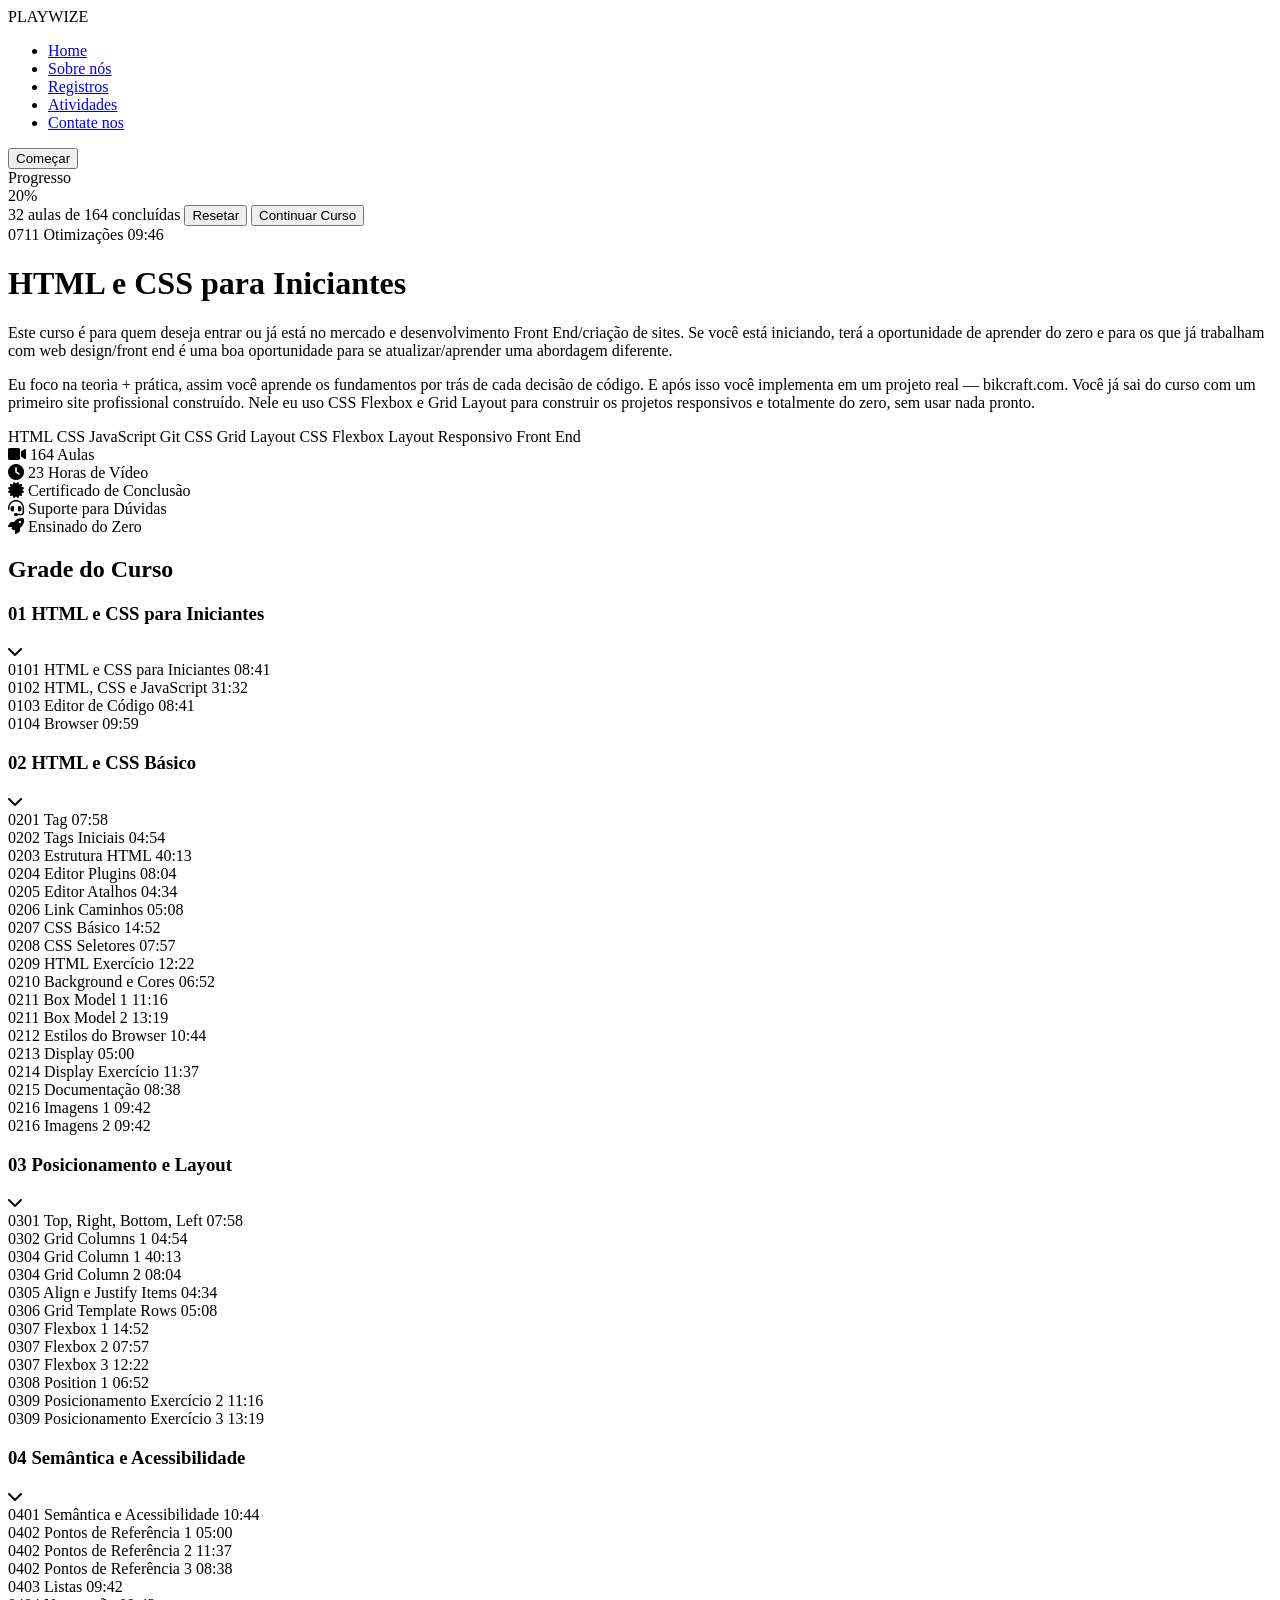
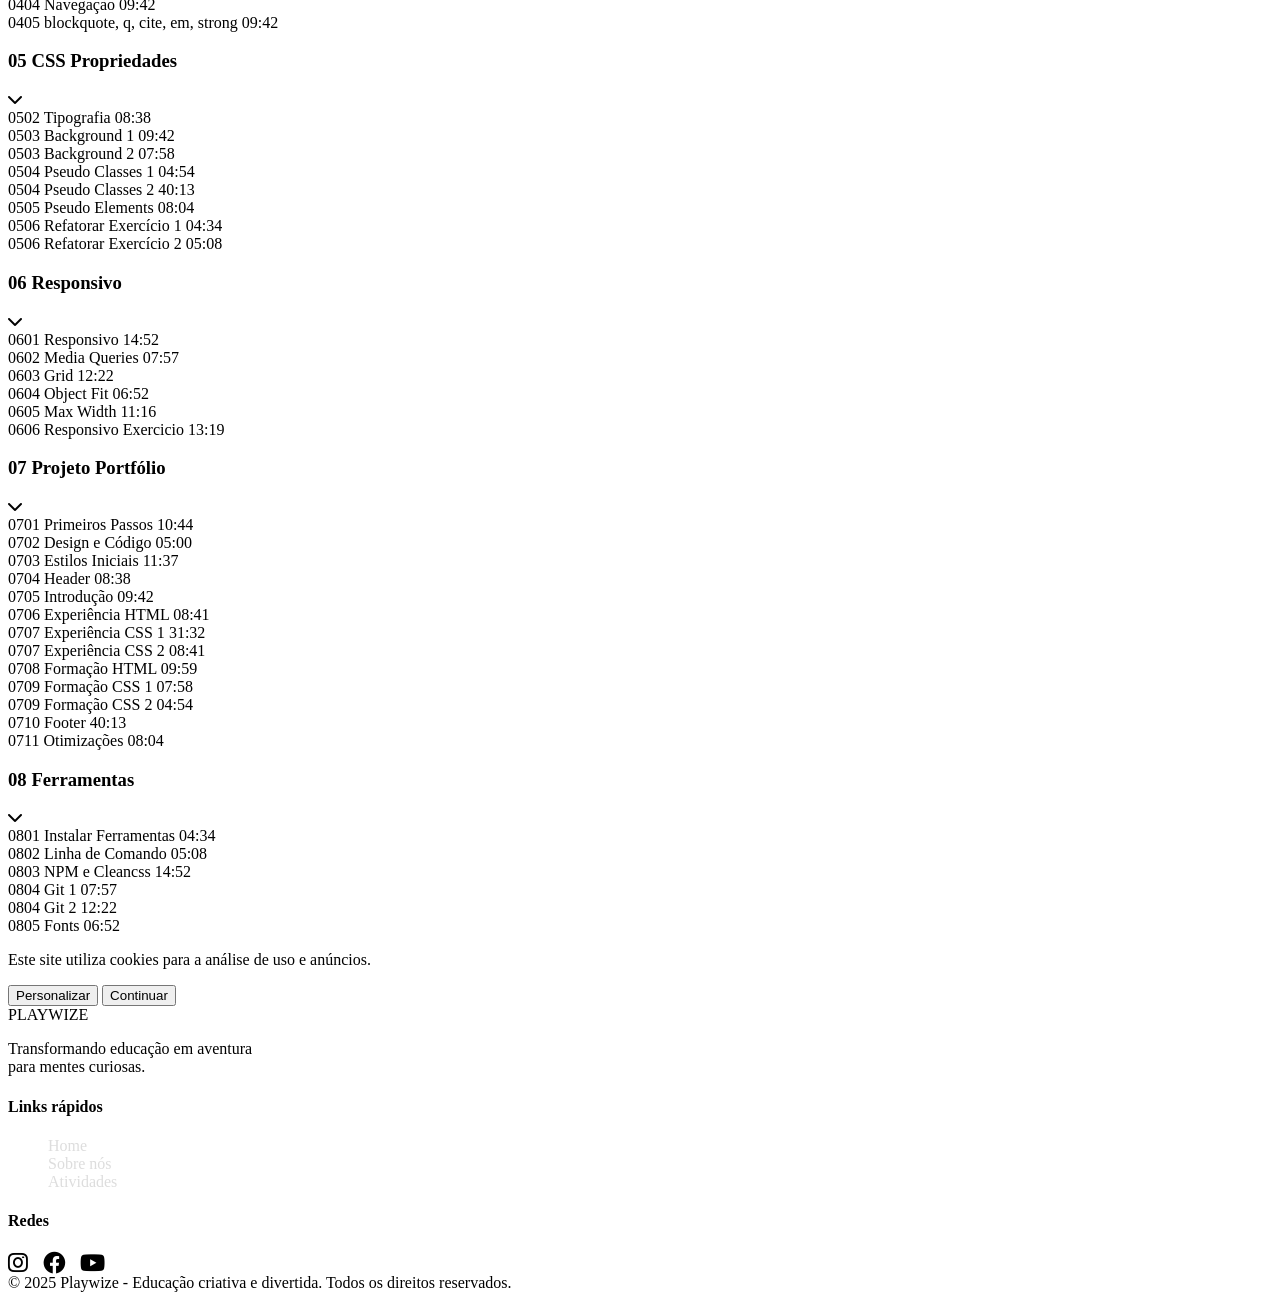
==== atividades.html @ 47c99db8 "Fase inicial do portfolio" ====
<!DOCTYPE html>
<html lang="pt-br">
<head>
    <meta charset="UTF-8">
    <meta name="viewport" content="width=device-width, initial-scale=1.0, user-scalable=yes">
    <title>Playwize | Atividades do Curso</title>
    <!-- Google Fonts -->
    <link href="https://fonts.googleapis.com/css2?family=Inter:opsz,wght@14..32,300;14..32,400;14..32,500;14..32,600;14..32,700;14..32,800&family=Quicksand:wght@400;500;600;700&display=swap" rel="stylesheet">
    <!-- Font Awesome -->
    <link rel="stylesheet" href="https://cdnjs.cloudflare.com/ajax/libs/font-awesome/6.0.0-beta3/css/all.min.css">
    <link rel="stylesheet" href="style.css">
</head>
<body>

<div class="container">
    <!-- Navegação -->
    <div class="navbar">
        <div class="logo">PLAYWIZE</div>
        <ul class="nav-links">
            <li><a href="index.html">Home</a></li>
            <li><a href="#">Sobre nós</a></li>
            <li><a href="#">Registros</a></li>
            <li><a href="atividades.html" class="active">Atividades</a></li>
            <li><a href="#">Contate nos</a></li>
        </ul>
        <button class="btn-outline">Começar</button>
    </div>

    <!-- Cabeçalho do curso -->
    <div class="course-header">
        <div class="course-progress">
            <span class="progress-label">Progresso</span>
            <div class="progress-bar-container">
                <div class="progress-bar-fill" style="width: 20%;"></div>
            </div>
            <span class="progress-percent">20%</span>
        </div>
        <div class="course-stats-badge">
            <span class="stat-badge">32 aulas de 164 concluídas</span>
            <button class="btn-reset">Resetar</button>
            <button class="btn-continue">Continuar Curso</button>
        </div>
    </div>

    <!-- Informações principais do curso -->
    <div class="course-info-card">
        <div class="course-info-left">
            <span class="course-code">0711 Otimizações</span>
            <span class="course-duration">09:46</span>
        </div>
        <h1 class="course-main-title">HTML e CSS para Iniciantes</h1>
        <p class="course-description">
            Este curso é para quem deseja entrar ou já está no mercado e desenvolvimento Front End/criação de sites. 
            Se você está iniciando, terá a oportunidade de aprender do zero e para os que já trabalham com web design/front end 
            é uma boa oportunidade para se atualizar/aprender uma abordagem diferente.
        </p>
        <p class="course-description">
            Eu foco na teoria + prática, assim você aprende os fundamentos por trás de cada decisão de código. 
            E após isso você implementa em um projeto real — bikcraft.com. Você já sai do curso com um primeiro site profissional construído. 
            Nele eu uso CSS Flexbox e Grid Layout para construir os projetos responsivos e totalmente do zero, sem usar nada pronto.
        </p>
        
        <!-- Tecnologias -->
        <div class="tech-tags">
            <span class="tech-tag">HTML</span>
            <span class="tech-tag">CSS</span>
            <span class="tech-tag">JavaScript</span>
            <span class="tech-tag">Git</span>
            <span class="tech-tag">CSS Grid Layout</span>
            <span class="tech-tag">CSS Flexbox</span>
            <span class="tech-tag">Layout Responsivo</span>
            <span class="tech-tag">Front End</span>
        </div>
        
        <!-- Estatísticas do curso -->
        <div class="course-stats-grid">
            <div class="stat-card"><i class="fas fa-video"></i> 164 Aulas</div>
            <div class="stat-card"><i class="fas fa-clock"></i> 23 Horas de Vídeo</div>
            <div class="stat-card"><i class="fas fa-certificate"></i> Certificado de Conclusão</div>
            <div class="stat-card"><i class="fas fa-headset"></i> Suporte para Dúvidas</div>
            <div class="stat-card"><i class="fas fa-rocket"></i> Ensinado do Zero</div>
        </div>
    </div>

    <!-- Grade do Curso -->
    <h2 class="section-title-module">Grade do Curso</h2>
    
    <!-- Módulo 01 -->
    <div class="module">
        <div class="module-header">
            <h3><span class="module-number">01</span> HTML e CSS para Iniciantes</h3>
            <i class="fas fa-chevron-down"></i>
        </div>
        <div class="module-lessons">
            <div class="lesson-item"><span class="lesson-code">0101</span> HTML e CSS para Iniciantes <span class="duration">08:41</span></div>
            <div class="lesson-item"><span class="lesson-code">0102</span> HTML, CSS e JavaScript <span class="duration">31:32</span></div>
            <div class="lesson-item"><span class="lesson-code">0103</span> Editor de Código <span class="duration">08:41</span></div>
            <div class="lesson-item"><span class="lesson-code">0104</span> Browser <span class="duration">09:59</span></div>
        </div>
    </div>

    <!-- Módulo 02 -->
    <div class="module">
        <div class="module-header">
            <h3><span class="module-number">02</span> HTML e CSS Básico</h3>
            <i class="fas fa-chevron-down"></i>
        </div>
        <div class="module-lessons">
            <div class="lesson-item"><span class="lesson-code">0201</span> Tag <span class="duration">07:58</span></div>
            <div class="lesson-item"><span class="lesson-code">0202</span> Tags Iniciais <span class="duration">04:54</span></div>
            <div class="lesson-item"><span class="lesson-code">0203</span> Estrutura HTML <span class="duration">40:13</span></div>
            <div class="lesson-item"><span class="lesson-code">0204</span> Editor Plugins <span class="duration">08:04</span></div>
            <div class="lesson-item"><span class="lesson-code">0205</span> Editor Atalhos <span class="duration">04:34</span></div>
            <div class="lesson-item"><span class="lesson-code">0206</span> Link Caminhos <span class="duration">05:08</span></div>
            <div class="lesson-item"><span class="lesson-code">0207</span> CSS Básico <span class="duration">14:52</span></div>
            <div class="lesson-item"><span class="lesson-code">0208</span> CSS Seletores <span class="duration">07:57</span></div>
            <div class="lesson-item"><span class="lesson-code">0209</span> HTML Exercício <span class="duration">12:22</span></div>
            <div class="lesson-item"><span class="lesson-code">0210</span> Background e Cores <span class="duration">06:52</span></div>
            <div class="lesson-item"><span class="lesson-code">0211</span> Box Model 1 <span class="duration">11:16</span></div>
            <div class="lesson-item"><span class="lesson-code">0211</span> Box Model 2 <span class="duration">13:19</span></div>
            <div class="lesson-item"><span class="lesson-code">0212</span> Estilos do Browser <span class="duration">10:44</span></div>
            <div class="lesson-item"><span class="lesson-code">0213</span> Display <span class="duration">05:00</span></div>
            <div class="lesson-item"><span class="lesson-code">0214</span> Display Exercício <span class="duration">11:37</span></div>
            <div class="lesson-item"><span class="lesson-code">0215</span> Documentação <span class="duration">08:38</span></div>
            <div class="lesson-item"><span class="lesson-code">0216</span> Imagens 1 <span class="duration">09:42</span></div>
            <div class="lesson-item"><span class="lesson-code">0216</span> Imagens 2 <span class="duration">09:42</span></div>
        </div>
    </div>

    <!-- Módulo 03 -->
    <div class="module">
        <div class="module-header">
            <h3><span class="module-number">03</span> Posicionamento e Layout</h3>
            <i class="fas fa-chevron-down"></i>
        </div>
        <div class="module-lessons">
            <div class="lesson-item"><span class="lesson-code">0301</span> Top, Right, Bottom, Left <span class="duration">07:58</span></div>
            <div class="lesson-item"><span class="lesson-code">0302</span> Grid Columns 1 <span class="duration">04:54</span></div>
            <div class="lesson-item"><span class="lesson-code">0304</span> Grid Column 1 <span class="duration">40:13</span></div>
            <div class="lesson-item"><span class="lesson-code">0304</span> Grid Column 2 <span class="duration">08:04</span></div>
            <div class="lesson-item"><span class="lesson-code">0305</span> Align e Justify Items <span class="duration">04:34</span></div>
            <div class="lesson-item"><span class="lesson-code">0306</span> Grid Template Rows <span class="duration">05:08</span></div>
            <div class="lesson-item"><span class="lesson-code">0307</span> Flexbox 1 <span class="duration">14:52</span></div>
            <div class="lesson-item"><span class="lesson-code">0307</span> Flexbox 2 <span class="duration">07:57</span></div>
            <div class="lesson-item"><span class="lesson-code">0307</span> Flexbox 3 <span class="duration">12:22</span></div>
            <div class="lesson-item"><span class="lesson-code">0308</span> Position 1 <span class="duration">06:52</span></div>
            <div class="lesson-item"><span class="lesson-code">0309</span> Posicionamento Exercício 2 <span class="duration">11:16</span></div>
            <div class="lesson-item"><span class="lesson-code">0309</span> Posicionamento Exercício 3 <span class="duration">13:19</span></div>
        </div>
    </div>

    <!-- Módulo 04 -->
    <div class="module">
        <div class="module-header">
            <h3><span class="module-number">04</span> Semântica e Acessibilidade</h3>
            <i class="fas fa-chevron-down"></i>
        </div>
        <div class="module-lessons">
            <div class="lesson-item"><span class="lesson-code">0401</span> Semântica e Acessibilidade <span class="duration">10:44</span></div>
            <div class="lesson-item"><span class="lesson-code">0402</span> Pontos de Referência 1 <span class="duration">05:00</span></div>
            <div class="lesson-item"><span class="lesson-code">0402</span> Pontos de Referência 2 <span class="duration">11:37</span></div>
            <div class="lesson-item"><span class="lesson-code">0402</span> Pontos de Referência 3 <span class="duration">08:38</span></div>
            <div class="lesson-item"><span class="lesson-code">0403</span> Listas <span class="duration">09:42</span></div>
            <div class="lesson-item"><span class="lesson-code">0404</span> Navegação <span class="duration">09:42</span></div>
            <div class="lesson-item"><span class="lesson-code">0405</span> blockquote, q, cite, em, strong <span class="duration">09:42</span></div>
        </div>
    </div>

    <!-- Módulo 05 -->
    <div class="module">
        <div class="module-header">
            <h3><span class="module-number">05</span> CSS Propriedades</h3>
            <i class="fas fa-chevron-down"></i>
        </div>
        <div class="module-lessons">
            <div class="lesson-item"><span class="lesson-code">0502</span> Tipografia <span class="duration">08:38</span></div>
            <div class="lesson-item"><span class="lesson-code">0503</span> Background 1 <span class="duration">09:42</span></div>
            <div class="lesson-item"><span class="lesson-code">0503</span> Background 2 <span class="duration">07:58</span></div>
            <div class="lesson-item"><span class="lesson-code">0504</span> Pseudo Classes 1 <span class="duration">04:54</span></div>
            <div class="lesson-item"><span class="lesson-code">0504</span> Pseudo Classes 2 <span class="duration">40:13</span></div>
            <div class="lesson-item"><span class="lesson-code">0505</span> Pseudo Elements <span class="duration">08:04</span></div>
            <div class="lesson-item"><span class="lesson-code">0506</span> Refatorar Exercício 1 <span class="duration">04:34</span></div>
            <div class="lesson-item"><span class="lesson-code">0506</span> Refatorar Exercício 2 <span class="duration">05:08</span></div>
        </div>
    </div>

    <!-- Módulo 06 -->
    <div class="module">
        <div class="module-header">
            <h3><span class="module-number">06</span> Responsivo</h3>
            <i class="fas fa-chevron-down"></i>
        </div>
        <div class="module-lessons">
            <div class="lesson-item"><span class="lesson-code">0601</span> Responsivo <span class="duration">14:52</span></div>
            <div class="lesson-item"><span class="lesson-code">0602</span> Media Queries <span class="duration">07:57</span></div>
            <div class="lesson-item"><span class="lesson-code">0603</span> Grid <span class="duration">12:22</span></div>
            <div class="lesson-item"><span class="lesson-code">0604</span> Object Fit <span class="duration">06:52</span></div>
            <div class="lesson-item"><span class="lesson-code">0605</span> Max Width <span class="duration">11:16</span></div>
            <div class="lesson-item"><span class="lesson-code">0606</span> Responsivo Exercicio <span class="duration">13:19</span></div>
        </div>
    </div>

    <!-- Módulo 07 -->
    <div class="module">
        <div class="module-header">
            <h3><span class="module-number">07</span> Projeto Portfólio</h3>
            <i class="fas fa-chevron-down"></i>
        </div>
        <div class="module-lessons">
            <div class="lesson-item"><span class="lesson-code">0701</span> Primeiros Passos <span class="duration">10:44</span></div>
            <div class="lesson-item"><span class="lesson-code">0702</span> Design e Código <span class="duration">05:00</span></div>
            <div class="lesson-item"><span class="lesson-code">0703</span> Estilos Iniciais <span class="duration">11:37</span></div>
            <div class="lesson-item"><span class="lesson-code">0704</span> Header <span class="duration">08:38</span></div>
            <div class="lesson-item"><span class="lesson-code">0705</span> Introdução <span class="duration">09:42</span></div>
            <div class="lesson-item"><span class="lesson-code">0706</span> Experiência HTML <span class="duration">08:41</span></div>
            <div class="lesson-item"><span class="lesson-code">0707</span> Experiência CSS 1 <span class="duration">31:32</span></div>
            <div class="lesson-item"><span class="lesson-code">0707</span> Experiência CSS 2 <span class="duration">08:41</span></div>
            <div class="lesson-item"><span class="lesson-code">0708</span> Formação HTML <span class="duration">09:59</span></div>
            <div class="lesson-item"><span class="lesson-code">0709</span> Formação CSS 1 <span class="duration">07:58</span></div>
            <div class="lesson-item"><span class="lesson-code">0709</span> Formação CSS 2 <span class="duration">04:54</span></div>
            <div class="lesson-item"><span class="lesson-code">0710</span> Footer <span class="duration">40:13</span></div>
            <div class="lesson-item"><span class="lesson-code">0711</span> Otimizações <span class="duration">08:04</span></div>
        </div>
    </div>

    <!-- Módulo 08 -->
    <div class="module">
        <div class="module-header">
            <h3><span class="module-number">08</span> Ferramentas</h3>
            <i class="fas fa-chevron-down"></i>
        </div>
        <div class="module-lessons">
            <div class="lesson-item"><span class="lesson-code">0801</span> Instalar Ferramentas <span class="duration">04:34</span></div>
            <div class="lesson-item"><span class="lesson-code">0802</span> Linha de Comando <span class="duration">05:08</span></div>
            <div class="lesson-item"><span class="lesson-code">0803</span> NPM e Cleancss <span class="duration">14:52</span></div>
            <div class="lesson-item"><span class="lesson-code">0804</span> Git 1 <span class="duration">07:57</span></div>
            <div class="lesson-item"><span class="lesson-code">0804</span> Git 2 <span class="duration">12:22</span></div>
            <div class="lesson-item"><span class="lesson-code">0805</span> Fonts <span class="duration">06:52</span></div>
        </div>
    </div>

    <!-- Cookie Notice -->
    <div class="cookie-notice">
        <p>Este site utiliza cookies para a análise de uso e anúncios.</p>
        <div class="cookie-buttons">
            <button class="btn-customize">Personalizar</button>
            <button class="btn-continue-cookie">Continuar</button>
        </div>
    </div>

</div>

<footer>
    <div class="container">
        <div class="footer-inner">
            <div>
                <div class="footer-logo">PLAYWIZE</div>
                <p style="margin-top: 16px; max-width: 260px;">Transformando educação em aventura para mentes curiosas.</p>
            </div>
            <div>
                <h4>Links rápidos</h4>
                <ul style="list-style: none; margin-top: 10px;">
                    <li><a href="index.html" style="color:#ddd; text-decoration: none;">Home</a></li>
                    <li><a href="#" style="color:#ddd; text-decoration: none;">Sobre nós</a></li>
                    <li><a href="atividades.html" style="color:#ddd; text-decoration: none;">Atividades</a></li>
                </ul>
            </div>
            <div>
                <h4>Redes</h4>
                <div style="display: flex; gap: 15px; margin-top: 12px;">
                    <i class="fab fa-instagram" style="font-size: 1.4rem;"></i>
                    <i class="fab fa-facebook" style="font-size: 1.4rem;"></i>
                    <i class="fab fa-youtube" style="font-size: 1.4rem;"></i>
                </div>
            </div>
        </div>
        <div class="copyright">
            © 2025 Playwize - Educação criativa e divertida. Todos os direitos reservados.
        </div>
    </div>
</footer>

<script>
    // Accordion para os módulos
    document.querySelectorAll('.module-header').forEach(header => {
        header.addEventListener('click', () => {
            const module = header.parentElement;
            module.classList.toggle('active');
        });
    });
    
    // Links demonstrativos
    document.querySelectorAll('a[href="#"]').forEach(link => {
        link.addEventListener('click', (e) => {
            e.preventDefault();
            alert('Navegação demonstrativa: esta é uma landing page estática do Playwize.');
        });
    });
</script>
</body>
</html>
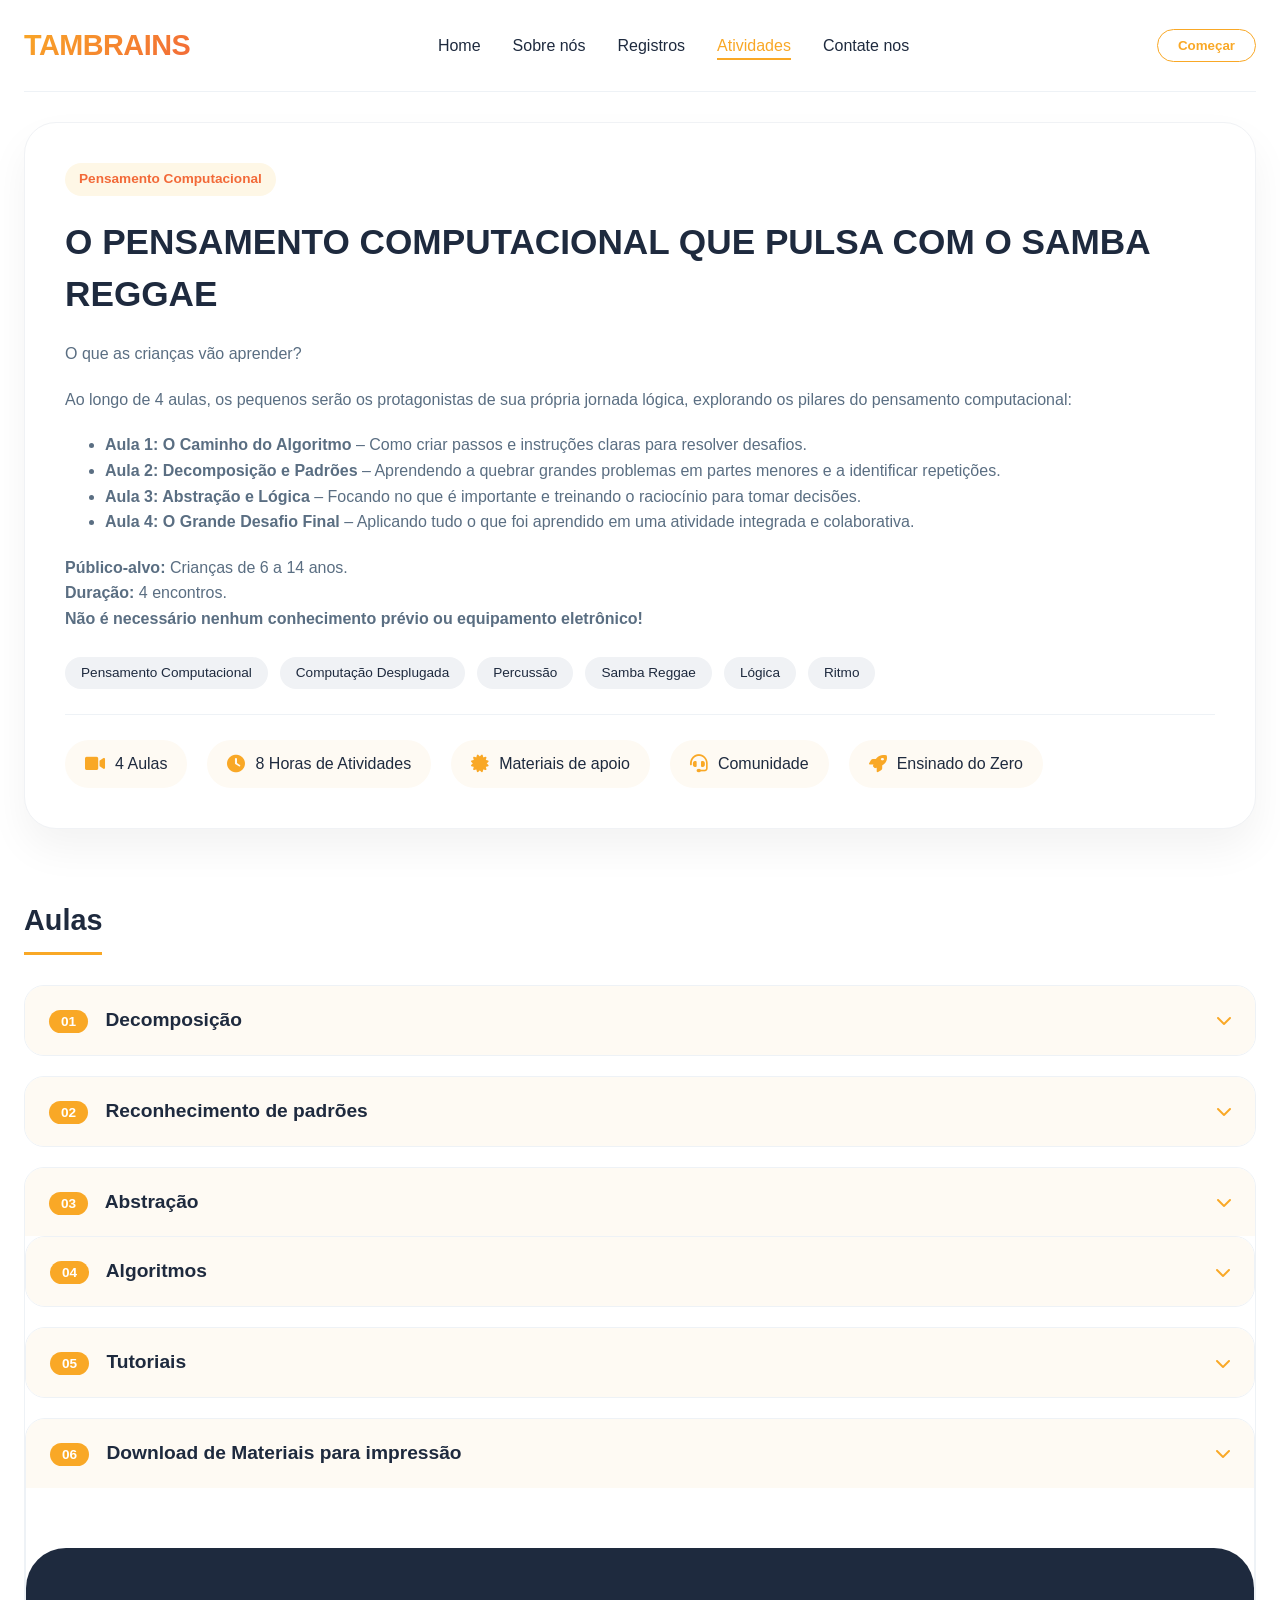
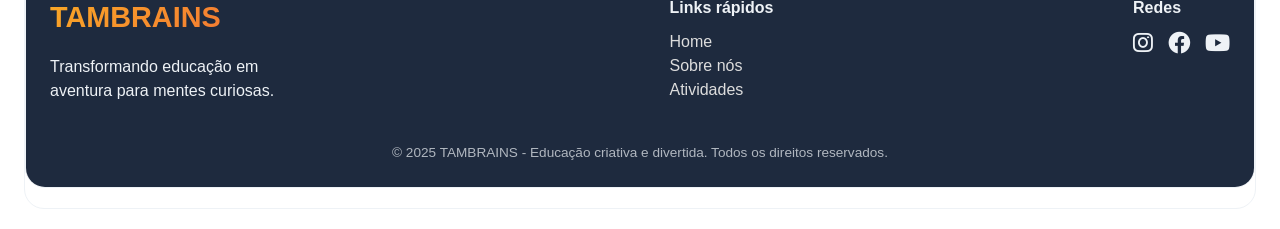
==== commit 89c8de52: "correção de erro de commit" ====
--- a/atividades.html
+++ b/atividades.html
@@ -3,7 +3,7 @@
 <head>
     <meta charset="UTF-8">
     <meta name="viewport" content="width=device-width, initial-scale=1.0, user-scalable=yes">
-    <title>Playwize | Atividades do Curso</title>
+    <title>TAMBRAINS | Atividades do Curso</title>
     <!-- Google Fonts -->
     <link href="https://fonts.googleapis.com/css2?family=Inter:opsz,wght@14..32,300;14..32,400;14..32,500;14..32,600;14..32,700;14..32,800&family=Quicksand:wght@400;500;600;700&display=swap" rel="stylesheet">
     <!-- Font Awesome -->
@@ -15,7 +15,7 @@
 <div class="container">
     <!-- Navegação -->
     <div class="navbar">
-        <div class="logo">PLAYWIZE</div>
+        <div class="logo">TAMBRAINS</div>
         <ul class="nav-links">
             <li><a href="index.html">Home</a></li>
             <li><a href="#">Sobre nós</a></li>
@@ -26,221 +26,154 @@
         <button class="btn-outline">Começar</button>
     </div>
 
-    <!-- Cabeçalho do curso -->
-    <div class="course-header">
-        <div class="course-progress">
-            <span class="progress-label">Progresso</span>
-            <div class="progress-bar-container">
-                <div class="progress-bar-fill" style="width: 20%;"></div>
-            </div>
-            <span class="progress-percent">20%</span>
-        </div>
-        <div class="course-stats-badge">
-            <span class="stat-badge">32 aulas de 164 concluídas</span>
-            <button class="btn-reset">Resetar</button>
-            <button class="btn-continue">Continuar Curso</button>
-        </div>
-    </div>
 
     <!-- Informações principais do curso -->
     <div class="course-info-card">
         <div class="course-info-left">
-            <span class="course-code">0711 Otimizações</span>
-            <span class="course-duration">09:46</span>
-        </div>
-        <h1 class="course-main-title">HTML e CSS para Iniciantes</h1>
+            <span class="course-code">Pensamento Computacional</span>
+        </div>
+        <h1 class="course-main-title">O PENSAMENTO COMPUTACIONAL QUE PULSA COM O SAMBA REGGAE</h1>
         <p class="course-description">
-            Este curso é para quem deseja entrar ou já está no mercado e desenvolvimento Front End/criação de sites. 
-            Se você está iniciando, terá a oportunidade de aprender do zero e para os que já trabalham com web design/front end 
-            é uma boa oportunidade para se atualizar/aprender uma abordagem diferente.
+        O que as crianças vão aprender?
         </p>
+
         <p class="course-description">
-            Eu foco na teoria + prática, assim você aprende os fundamentos por trás de cada decisão de código. 
-            E após isso você implementa em um projeto real — bikcraft.com. Você já sai do curso com um primeiro site profissional construído. 
-            Nele eu uso CSS Flexbox e Grid Layout para construir os projetos responsivos e totalmente do zero, sem usar nada pronto.
+            Ao longo de 4 aulas, os pequenos serão os protagonistas de sua própria jornada lógica, explorando os pilares do pensamento computacional:
+        </p>
+
+        <ul class="course-description" style="margin-left: 40px;">
+            <li><b>Aula 1: O Caminho do Algoritmo</b> – Como criar passos e instruções claras para resolver desafios.</li>
+            <li><b>Aula 2: Decomposição e Padrões</b> – Aprendendo a quebrar grandes problemas em partes menores e a identificar repetições.</li>
+            <li><b>Aula 3: Abstração e Lógica</b> – Focando no que é importante e treinando o raciocínio para tomar decisões.</li>
+            <li><b>Aula 4: O Grande Desafio Final</b> – Aplicando tudo o que foi aprendido em uma atividade integrada e colaborativa.</li>
+        </ul>
+
+        <p class="course-description">
+            <b>Público-alvo:</b> Crianças de 6 a 14 anos.<br>
+            <b>Duração:</b> 4 encontros.<br>
+            <b>Não é necessário nenhum conhecimento prévio ou equipamento eletrônico!</b>
         </p>
         
         <!-- Tecnologias -->
         <div class="tech-tags">
-            <span class="tech-tag">HTML</span>
-            <span class="tech-tag">CSS</span>
-            <span class="tech-tag">JavaScript</span>
-            <span class="tech-tag">Git</span>
-            <span class="tech-tag">CSS Grid Layout</span>
-            <span class="tech-tag">CSS Flexbox</span>
-            <span class="tech-tag">Layout Responsivo</span>
-            <span class="tech-tag">Front End</span>
+            <span class="tech-tag">Pensamento Computacional</span>
+            <span class="tech-tag">Computação Desplugada</span>
+            <span class="tech-tag">Percussão</span>
+            <span class="tech-tag">Samba Reggae</span>
+            <span class="tech-tag">Lógica</span>
+            <span class="tech-tag">Ritmo</span>
         </div>
         
         <!-- Estatísticas do curso -->
         <div class="course-stats-grid">
-            <div class="stat-card"><i class="fas fa-video"></i> 164 Aulas</div>
-            <div class="stat-card"><i class="fas fa-clock"></i> 23 Horas de Vídeo</div>
-            <div class="stat-card"><i class="fas fa-certificate"></i> Certificado de Conclusão</div>
-            <div class="stat-card"><i class="fas fa-headset"></i> Suporte para Dúvidas</div>
+            <div class="stat-card"><i class="fas fa-video"></i> 4 Aulas</div>
+            <div class="stat-card"><i class="fas fa-clock"></i> 8 Horas de Atividades</div>
+            <div class="stat-card"><i class="fas fa-certificate"></i> Materiais de apoio</div>
+            <div class="stat-card"><i class="fas fa-headset"></i> Comunidade</div>
             <div class="stat-card"><i class="fas fa-rocket"></i> Ensinado do Zero</div>
         </div>
     </div>
 
     <!-- Grade do Curso -->
-    <h2 class="section-title-module">Grade do Curso</h2>
+    <h2 class="section-title-module">Aulas</h2>
     
     <!-- Módulo 01 -->
     <div class="module">
         <div class="module-header">
-            <h3><span class="module-number">01</span> HTML e CSS para Iniciantes</h3>
-            <i class="fas fa-chevron-down"></i>
-        </div>
-        <div class="module-lessons">
-            <div class="lesson-item"><span class="lesson-code">0101</span> HTML e CSS para Iniciantes <span class="duration">08:41</span></div>
-            <div class="lesson-item"><span class="lesson-code">0102</span> HTML, CSS e JavaScript <span class="duration">31:32</span></div>
-            <div class="lesson-item"><span class="lesson-code">0103</span> Editor de Código <span class="duration">08:41</span></div>
-            <div class="lesson-item"><span class="lesson-code">0104</span> Browser <span class="duration">09:59</span></div>
+            <h3><span class="module-number">01</span> Decomposição</h3>
+            <i class="fas fa-chevron-down"></i>
+        </div>
+        <div class="module-lessons">
+            <div class="lesson-item"><span class="lesson-code">0101</span> Materiais Necessários <span class="duration"> 20 minutos</span></div>
+            <div class="lesson-item"><span class="lesson-code">0102</span> Momento Inicial <span class="duration"> 20 minutos</span></div>
+            <div class="lesson-item"><span class="lesson-code">0103</span> Desenvolvimento <span class="duration"> 40 minutos</span></div>
+            <div class="lesson-item"><span class="lesson-code">0104</span> Fechamento <span class="duration"> 20 minutos</span></div>
+            <div class="lesson-item"><span class="lesson-code">0105</span> Materiais <span class="duration">Leitura</span></div>
+            <div class="lesson-item"><span class="lesson-code">0106</span> Referências <span class="duration">Leitura</span></div>
+            
         </div>
     </div>
 
     <!-- Módulo 02 -->
     <div class="module">
         <div class="module-header">
-            <h3><span class="module-number">02</span> HTML e CSS Básico</h3>
-            <i class="fas fa-chevron-down"></i>
-        </div>
-        <div class="module-lessons">
-            <div class="lesson-item"><span class="lesson-code">0201</span> Tag <span class="duration">07:58</span></div>
-            <div class="lesson-item"><span class="lesson-code">0202</span> Tags Iniciais <span class="duration">04:54</span></div>
-            <div class="lesson-item"><span class="lesson-code">0203</span> Estrutura HTML <span class="duration">40:13</span></div>
-            <div class="lesson-item"><span class="lesson-code">0204</span> Editor Plugins <span class="duration">08:04</span></div>
-            <div class="lesson-item"><span class="lesson-code">0205</span> Editor Atalhos <span class="duration">04:34</span></div>
-            <div class="lesson-item"><span class="lesson-code">0206</span> Link Caminhos <span class="duration">05:08</span></div>
-            <div class="lesson-item"><span class="lesson-code">0207</span> CSS Básico <span class="duration">14:52</span></div>
-            <div class="lesson-item"><span class="lesson-code">0208</span> CSS Seletores <span class="duration">07:57</span></div>
-            <div class="lesson-item"><span class="lesson-code">0209</span> HTML Exercício <span class="duration">12:22</span></div>
-            <div class="lesson-item"><span class="lesson-code">0210</span> Background e Cores <span class="duration">06:52</span></div>
-            <div class="lesson-item"><span class="lesson-code">0211</span> Box Model 1 <span class="duration">11:16</span></div>
-            <div class="lesson-item"><span class="lesson-code">0211</span> Box Model 2 <span class="duration">13:19</span></div>
-            <div class="lesson-item"><span class="lesson-code">0212</span> Estilos do Browser <span class="duration">10:44</span></div>
-            <div class="lesson-item"><span class="lesson-code">0213</span> Display <span class="duration">05:00</span></div>
-            <div class="lesson-item"><span class="lesson-code">0214</span> Display Exercício <span class="duration">11:37</span></div>
-            <div class="lesson-item"><span class="lesson-code">0215</span> Documentação <span class="duration">08:38</span></div>
-            <div class="lesson-item"><span class="lesson-code">0216</span> Imagens 1 <span class="duration">09:42</span></div>
-            <div class="lesson-item"><span class="lesson-code">0216</span> Imagens 2 <span class="duration">09:42</span></div>
+            <h3><span class="module-number">02</span> Reconhecimento de padrões</h3>
+            <i class="fas fa-chevron-down"></i>
+        </div>
+        <div class="module-lessons">
+            <div class="lesson-item"><span class="lesson-code">0201</span> Materiais Necessários <span class="duration">Duração: 20minutos</span></div>
+            <div class="lesson-item"><span class="lesson-code">0202</span> Momento Inicial <span class="duration">Duração: 20minutos</span></div>
+            <div class="lesson-item"><span class="lesson-code">0203</span> Desenvolvimento  <span class="duration">Duração: 40 minutos</span></div>
+            <div class="lesson-item"><span class="lesson-code">0204</span> Fechamento: <span class="duration">Duração: 20 minutos</span></div>
+            <div class="lesson-item"><span class="lesson-code">0205</span> Materiais </div>
+            <div class="lesson-item"><span class="lesson-code">0206</span> Referências </div>
         </div>
     </div>
 
     <!-- Módulo 03 -->
     <div class="module">
         <div class="module-header">
-            <h3><span class="module-number">03</span> Posicionamento e Layout</h3>
-            <i class="fas fa-chevron-down"></i>
-        </div>
-        <div class="module-lessons">
-            <div class="lesson-item"><span class="lesson-code">0301</span> Top, Right, Bottom, Left <span class="duration">07:58</span></div>
-            <div class="lesson-item"><span class="lesson-code">0302</span> Grid Columns 1 <span class="duration">04:54</span></div>
-            <div class="lesson-item"><span class="lesson-code">0304</span> Grid Column 1 <span class="duration">40:13</span></div>
-            <div class="lesson-item"><span class="lesson-code">0304</span> Grid Column 2 <span class="duration">08:04</span></div>
-            <div class="lesson-item"><span class="lesson-code">0305</span> Align e Justify Items <span class="duration">04:34</span></div>
-            <div class="lesson-item"><span class="lesson-code">0306</span> Grid Template Rows <span class="duration">05:08</span></div>
-            <div class="lesson-item"><span class="lesson-code">0307</span> Flexbox 1 <span class="duration">14:52</span></div>
-            <div class="lesson-item"><span class="lesson-code">0307</span> Flexbox 2 <span class="duration">07:57</span></div>
-            <div class="lesson-item"><span class="lesson-code">0307</span> Flexbox 3 <span class="duration">12:22</span></div>
-            <div class="lesson-item"><span class="lesson-code">0308</span> Position 1 <span class="duration">06:52</span></div>
-            <div class="lesson-item"><span class="lesson-code">0309</span> Posicionamento Exercício 2 <span class="duration">11:16</span></div>
-            <div class="lesson-item"><span class="lesson-code">0309</span> Posicionamento Exercício 3 <span class="duration">13:19</span></div>
-        </div>
-    </div>
+            <h3><span class="module-number">03</span> Abstração</h3>
+            <i class="fas fa-chevron-down"></i>
+        </div>
+        <div class="module-lessons">
+            <div class="lesson-item"><span class="lesson-code">0301</span> Materiais Necessários <span class="duration">Duração: 20minutos</span></div>
+            <div class="lesson-item"><span class="lesson-code">0302</span> Momento Inicial <span class="duration">Duração: 20minutos</span></div>
+            <div class="lesson-item"><span class="lesson-code">0303</span> Desenvolvimento  <span class="duration">Duração: 40 minutos</span></div>
+            <div class="lesson-item"><span class="lesson-code">0304</span> Fechamento: <span class="duration">Duração: 20 minutos</span></div>
+            <div class="lesson-item"><span class="lesson-code">0305</span> Materiais </div>
+            <div class="lesson-item"><span class="lesson-code">0306</span> Referências </div>
+        </div>
 
     <!-- Módulo 04 -->
     <div class="module">
         <div class="module-header">
-            <h3><span class="module-number">04</span> Semântica e Acessibilidade</h3>
-            <i class="fas fa-chevron-down"></i>
-        </div>
-        <div class="module-lessons">
-            <div class="lesson-item"><span class="lesson-code">0401</span> Semântica e Acessibilidade <span class="duration">10:44</span></div>
-            <div class="lesson-item"><span class="lesson-code">0402</span> Pontos de Referência 1 <span class="duration">05:00</span></div>
-            <div class="lesson-item"><span class="lesson-code">0402</span> Pontos de Referência 2 <span class="duration">11:37</span></div>
-            <div class="lesson-item"><span class="lesson-code">0402</span> Pontos de Referência 3 <span class="duration">08:38</span></div>
-            <div class="lesson-item"><span class="lesson-code">0403</span> Listas <span class="duration">09:42</span></div>
-            <div class="lesson-item"><span class="lesson-code">0404</span> Navegação <span class="duration">09:42</span></div>
-            <div class="lesson-item"><span class="lesson-code">0405</span> blockquote, q, cite, em, strong <span class="duration">09:42</span></div>
+            <h3><span class="module-number">04</span> Algoritmos</h3>
+            <i class="fas fa-chevron-down"></i>
+        </div>
+        <div class="module-lessons">
+            <div class="lesson-item"><span class="lesson-code">0401</span> Materiais Necessários <span class="duration">Duração: 20minutos</span></div>
+            <div class="lesson-item"><span class="lesson-code">0402</span> Momento Inicial <span class="duration">Duração: 20minutos</span></div>
+            <div class="lesson-item"><span class="lesson-code">0403</span> Desenvolvimento  <span class="duration">Duração: 40 minutos</span></div>
+            <div class="lesson-item"><span class="lesson-code">0404</span> Fechamento: <span class="duration">Duração: 20 minutos</span></div>
+            <div class="lesson-item"><span class="lesson-code">0405</span> Materiais </div>
+            <div class="lesson-item"><span class="lesson-code">0406</span> Referências </div>
         </div>
     </div>
 
     <!-- Módulo 05 -->
     <div class="module">
         <div class="module-header">
-            <h3><span class="module-number">05</span> CSS Propriedades</h3>
-            <i class="fas fa-chevron-down"></i>
-        </div>
-        <div class="module-lessons">
-            <div class="lesson-item"><span class="lesson-code">0502</span> Tipografia <span class="duration">08:38</span></div>
-            <div class="lesson-item"><span class="lesson-code">0503</span> Background 1 <span class="duration">09:42</span></div>
-            <div class="lesson-item"><span class="lesson-code">0503</span> Background 2 <span class="duration">07:58</span></div>
-            <div class="lesson-item"><span class="lesson-code">0504</span> Pseudo Classes 1 <span class="duration">04:54</span></div>
-            <div class="lesson-item"><span class="lesson-code">0504</span> Pseudo Classes 2 <span class="duration">40:13</span></div>
-            <div class="lesson-item"><span class="lesson-code">0505</span> Pseudo Elements <span class="duration">08:04</span></div>
-            <div class="lesson-item"><span class="lesson-code">0506</span> Refatorar Exercício 1 <span class="duration">04:34</span></div>
-            <div class="lesson-item"><span class="lesson-code">0506</span> Refatorar Exercício 2 <span class="duration">05:08</span></div>
+            <h3><span class="module-number">05</span> Tutoriais</h3>
+            <i class="fas fa-chevron-down"></i>
+        </div>
+        <div class="module-lessons">
+            <div class="lesson-item"><span class="lesson-code">0502</span> Apresentação <span class="duration">08:38</span></div>
+            <div class="lesson-item"><span class="lesson-code">0503</span> Mini Documentário <span class="duration">40:13</span></div>
+            <div class="lesson-item"><span class="lesson-code">0503</span> Samba Reggae <span class="duration">07:58</span></div>
+            <div class="lesson-item"><span class="lesson-code">0504</span> Computação Desplugada <span class="duration">04:54</span></div>
+            <div class="lesson-item"><span class="lesson-code">0504</span> Pensamento Computacional <span class="duration">09:42</span></div>
+            <div class="lesson-item"><span class="lesson-code">0505</span> Aplicação das atividades <span class="duration">08:04</span></div>
+            <div class="lesson-item"><span class="lesson-code">0506</span> Utilização dos materiais <span class="duration">04:34</span></div>
+            <div class="lesson-item"><span class="lesson-code">0506</span> Recursos Alternativos <span class="duration">05:08</span></div>
         </div>
     </div>
 
     <!-- Módulo 06 -->
     <div class="module">
         <div class="module-header">
-            <h3><span class="module-number">06</span> Responsivo</h3>
-            <i class="fas fa-chevron-down"></i>
-        </div>
-        <div class="module-lessons">
-            <div class="lesson-item"><span class="lesson-code">0601</span> Responsivo <span class="duration">14:52</span></div>
-            <div class="lesson-item"><span class="lesson-code">0602</span> Media Queries <span class="duration">07:57</span></div>
-            <div class="lesson-item"><span class="lesson-code">0603</span> Grid <span class="duration">12:22</span></div>
-            <div class="lesson-item"><span class="lesson-code">0604</span> Object Fit <span class="duration">06:52</span></div>
-            <div class="lesson-item"><span class="lesson-code">0605</span> Max Width <span class="duration">11:16</span></div>
-            <div class="lesson-item"><span class="lesson-code">0606</span> Responsivo Exercicio <span class="duration">13:19</span></div>
-        </div>
-    </div>
-
-    <!-- Módulo 07 -->
-    <div class="module">
-        <div class="module-header">
-            <h3><span class="module-number">07</span> Projeto Portfólio</h3>
-            <i class="fas fa-chevron-down"></i>
-        </div>
-        <div class="module-lessons">
-            <div class="lesson-item"><span class="lesson-code">0701</span> Primeiros Passos <span class="duration">10:44</span></div>
-            <div class="lesson-item"><span class="lesson-code">0702</span> Design e Código <span class="duration">05:00</span></div>
-            <div class="lesson-item"><span class="lesson-code">0703</span> Estilos Iniciais <span class="duration">11:37</span></div>
-            <div class="lesson-item"><span class="lesson-code">0704</span> Header <span class="duration">08:38</span></div>
-            <div class="lesson-item"><span class="lesson-code">0705</span> Introdução <span class="duration">09:42</span></div>
-            <div class="lesson-item"><span class="lesson-code">0706</span> Experiência HTML <span class="duration">08:41</span></div>
-            <div class="lesson-item"><span class="lesson-code">0707</span> Experiência CSS 1 <span class="duration">31:32</span></div>
-            <div class="lesson-item"><span class="lesson-code">0707</span> Experiência CSS 2 <span class="duration">08:41</span></div>
-            <div class="lesson-item"><span class="lesson-code">0708</span> Formação HTML <span class="duration">09:59</span></div>
-            <div class="lesson-item"><span class="lesson-code">0709</span> Formação CSS 1 <span class="duration">07:58</span></div>
-            <div class="lesson-item"><span class="lesson-code">0709</span> Formação CSS 2 <span class="duration">04:54</span></div>
-            <div class="lesson-item"><span class="lesson-code">0710</span> Footer <span class="duration">40:13</span></div>
-            <div class="lesson-item"><span class="lesson-code">0711</span> Otimizações <span class="duration">08:04</span></div>
-        </div>
-    </div>
-
-    <!-- Módulo 08 -->
-    <div class="module">
-        <div class="module-header">
-            <h3><span class="module-number">08</span> Ferramentas</h3>
-            <i class="fas fa-chevron-down"></i>
-        </div>
-        <div class="module-lessons">
-            <div class="lesson-item"><span class="lesson-code">0801</span> Instalar Ferramentas <span class="duration">04:34</span></div>
-            <div class="lesson-item"><span class="lesson-code">0802</span> Linha de Comando <span class="duration">05:08</span></div>
-            <div class="lesson-item"><span class="lesson-code">0803</span> NPM e Cleancss <span class="duration">14:52</span></div>
-            <div class="lesson-item"><span class="lesson-code">0804</span> Git 1 <span class="duration">07:57</span></div>
-            <div class="lesson-item"><span class="lesson-code">0804</span> Git 2 <span class="duration">12:22</span></div>
-            <div class="lesson-item"><span class="lesson-code">0805</span> Fonts <span class="duration">06:52</span></div>
-        </div>
+            <h3><span class="module-number">06</span> Download de Materiais para impressão</h3>
+            <i class="fas fa-chevron-down"></i>
+        </div>
+        <div class="module-lessons">
+            <div class="lesson-item"><span class="lesson-code">0601</span> Aula 1 </div>
+            <div class="lesson-item"><span class="lesson-code">0602</span> Aula 2 </div>
+            <div class="lesson-item"><span class="lesson-code">0603</span> Aula 3 </div>
+            <div class="lesson-item"><span class="lesson-code">0604</span> Aula 4 </div>    
     </div>
 
     <!-- Cookie Notice -->
-    <div class="cookie-notice">
+    <!-- <div class="cookie-notice">
         <p>Este site utiliza cookies para a análise de uso e anúncios.</p>
         <div class="cookie-buttons">
             <button class="btn-customize">Personalizar</button>
@@ -248,13 +181,13 @@
         </div>
     </div>
 
-</div>
+</div> -->
 
 <footer>
     <div class="container">
         <div class="footer-inner">
             <div>
-                <div class="footer-logo">PLAYWIZE</div>
+                <div class="footer-logo">TAMBRAINS</div>
                 <p style="margin-top: 16px; max-width: 260px;">Transformando educação em aventura para mentes curiosas.</p>
             </div>
             <div>
@@ -275,7 +208,7 @@
             </div>
         </div>
         <div class="copyright">
-            © 2025 Playwize - Educação criativa e divertida. Todos os direitos reservados.
+            © 2025 TAMBRAINS - Educação criativa e divertida. Todos os direitos reservados.
         </div>
     </div>
 </footer>
@@ -293,7 +226,7 @@
     document.querySelectorAll('a[href="#"]').forEach(link => {
         link.addEventListener('click', (e) => {
             e.preventDefault();
-            alert('Navegação demonstrativa: esta é uma landing page estática do Playwize.');
+            alert('Navegação demonstrativa: esta é uma landing page estática do TAMBRAINS.');
         });
     });
 </script>
--- a/style.css
+++ b/style.css
@@ -0,0 +1,817 @@
+* {
+    margin: 0;
+    padding: 0;
+    box-sizing: border-box;
+}
+
+body {
+    font-family: 'Inter', sans-serif;
+    background-color: #ffffff;
+    color: #1E2A3E;
+    line-height: 1.5;
+    scroll-behavior: smooth;
+}
+
+.container {
+    max-width: 1280px;
+    margin: 0 auto;
+    padding: 0 24px;
+}
+
+/* header / navegação */
+.navbar {
+    display: flex;
+    justify-content: space-between;
+    align-items: center;
+    padding: 24px 0;
+    flex-wrap: wrap;
+    gap: 20px;
+    border-bottom: 1px solid #eef2f6;
+}
+
+.logo {
+    font-size: 1.8rem;
+    font-weight: 800;
+    font-family: 'Quicksand', sans-serif;
+    background: linear-gradient(135deg, #F9A826, #F26938);
+    -webkit-background-clip: text;
+    background-clip: text;
+    color: transparent;
+    letter-spacing: -0.5px;
+}
+
+.logo span {
+    color: #F26938;
+    background: none;
+    -webkit-background-clip: unset;
+    background-clip: unset;
+}
+
+.nav-links {
+    display: flex;
+    gap: 32px;
+    list-style: none;
+    font-weight: 500;
+}
+
+.nav-links a {
+    text-decoration: none;
+    color: #1E2A3E;
+    transition: color 0.2s;
+    font-size: 1rem;
+}
+
+.nav-links a:hover {
+    color: #F9A826;
+}
+
+.btn-outline {
+    border: 1.5px solid #F9A826;
+    background: transparent;
+    padding: 8px 20px;
+    border-radius: 40px;
+    font-weight: 600;
+    color: #F9A826;
+    cursor: pointer;
+    transition: 0.2s;
+}
+
+.btn-outline:hover {
+    background: #F9A826;
+    color: white;
+}
+
+/* hero */
+.hero {
+    display: flex;
+    flex-wrap: wrap;
+    align-items: center;
+    justify-content: space-between;
+    gap: 40px;
+    padding: 60px 0 40px;
+}
+
+.hero-content {
+    flex: 1;
+}
+
+.hero-content h1 {
+    font-size: 3.2rem;
+    font-weight: 800;
+    line-height: 1.2;
+    margin-bottom: 20px;
+    font-family: 'Quicksand', sans-serif;
+    color: #1E2A3E;
+}
+
+.hero-content p {
+    font-size: 1.1rem;
+    color: #4a5b6e;
+    margin-bottom: 28px;
+    max-width: 90%;
+}
+
+.btn-primary {
+    background: #F9A826;
+    border: none;
+    padding: 12px 32px;
+    border-radius: 40px;
+    font-weight: 700;
+    font-size: 1rem;
+    color: white;
+    cursor: pointer;
+    transition: all 0.2s;
+    display: inline-block;
+    text-decoration: none;
+}
+
+.btn-primary:hover {
+    background: #e08e1a;
+    transform: translateY(-2px);
+}
+
+.hero-stats {
+    flex: 1;
+    background: #FEF7E6;
+    border-radius: 48px;
+    padding: 30px;
+    display: flex;
+    flex-wrap: wrap;
+    justify-content: center;
+    gap: 20px;
+    align-items: center;    
+    overflow: hidden;        
+}
+
+.img-hero {
+    max-width: 90%;         
+    max-height: 90%;       
+    height: auto;
+    object-fit: contain;     
+}
+
+.custom-icon {
+    width: 24px;  
+    height: 24px; 
+    display: inline-block;
+    vertical-align: middle; 
+}
+
+.stat-item {
+    text-align: center;
+}
+
+.stat-number {
+    font-size: 2rem;
+    font-weight: 800;
+    color: #F26938;
+}
+
+.stat-label {
+    font-size: 0.9rem;
+    font-weight: 500;
+}
+
+/* grade de cards (3 colunas) */
+.section-title {
+    font-size: 2rem;
+    font-weight: 700;
+    margin: 48px 0 32px 0;
+    font-family: 'Quicksand', sans-serif;
+    text-align: center;
+}
+
+.cards-grid {
+    display: grid;
+    grid-template-columns: repeat(auto-fit, minmax(280px, 1fr));
+    gap: 30px;
+    margin-bottom: 60px;
+}
+
+.card {
+    background: white;
+    border-radius: 28px;
+    padding: 28px 24px;
+    box-shadow: 0 12px 30px rgba(0,0,0,0.05);
+    transition: 0.25s ease;
+    border: 1px solid #f0f2f5;
+}
+
+.card:hover {
+    transform: translateY(-6px);
+    box-shadow: 0 20px 35px rgba(0,0,0,0.1);
+}
+
+.card-icon {
+    font-size: 2.6rem;
+    color: #F9A826;
+    margin-bottom: 18px;
+}
+
+.card h3 {
+    font-size: 1.6rem;
+    margin-bottom: 12px;
+    font-weight: 700;
+}
+
+.card p {
+    color: #5a6e82;
+    margin-bottom: 20px;
+}
+
+.card-link {
+    font-weight: 600;
+    color: #F26938;
+    text-decoration: none;
+    display: inline-flex;
+    align-items: center;
+    gap: 8px;
+}
+
+.card-link i {
+    transition: transform 0.2s;
+}
+
+.card-link:hover i {
+    transform: translateX(4px);
+}
+
+/* seção de destaques com 3 bullets e imagem (simulada) */
+.features-row {
+    display: flex;
+    flex-wrap: wrap;
+    gap: 40px;
+    background: #FEFAF3;
+    border-radius: 48px;
+    padding: 48px 40px;
+    margin: 40px 0;
+    align-items: center;
+}
+
+.features-text {
+    flex: 1.2;
+}
+
+.features-text h2 {
+    font-size: 2rem;
+    margin-bottom: 20px;
+}
+
+.feature-list {
+    list-style: none;
+    margin: 24px 0;
+}
+
+.feature-list li {
+    margin-bottom: 16px;
+    display: flex;
+    align-items: center;
+    gap: 12px;
+    font-weight: 500;
+}
+
+.feature-list i {
+    color: #F9A826;
+    font-size: 1.3rem;
+    width: 28px;
+}
+
+.features-img {
+    flex: 0.8;
+    background: linear-gradient(145deg, #FFE6C7, #FFD6B0);
+    border-radius: 32px;
+    height: 260px;
+    display: flex;
+    align-items: center;
+    justify-content: center;
+    font-size: 3rem;
+    color: #c97e2a;
+    box-shadow: 0 8px 20px rgba(0,0,0,0.05);
+}
+
+.feature-icon {
+    width: 180px;  
+    height: auto;  
+    display: block;
+    margin: 0 auto; 
+}
+
+/* Opcional: aumentar um pouco mais em telas maiores */
+@media (min-width: 768px) {
+    .feature-icon {
+        width: 250px;
+    }
+}
+
+/* role do professor + depoimentos */
+.teacher-profile {
+    display: flex;
+    flex-wrap: wrap;
+    gap: 40px;
+    background: #fff;
+    border-radius: 36px;
+    padding: 30px;
+    margin: 50px 0;
+    align-items: center;
+    box-shadow: 0 6px 18px rgba(0,0,0,0.03);
+    border: 1px solid #f0e9de;
+}
+
+.teacher-avatar {
+    background: #FDEDD9;
+    border-radius: 60px;
+    padding: 24px;
+    text-align: center;
+    min-width: 180px;
+}
+
+.teacher-avatar i {
+    font-size: 4rem;
+    color: #F26938;
+}
+
+.teacher-info h3 {
+    font-size: 1.8rem;
+    font-weight: 700;
+}
+
+.teacher-stats {
+    display: flex;
+    flex-wrap: wrap;
+    gap: 24px;
+    margin-top: 20px;
+}
+
+.stat-mini {
+    background: #FEF7E6;
+    border-radius: 40px;
+    padding: 8px 18px;
+    font-weight: 600;
+}
+
+.testimonials {
+    background: #FDF8F0;
+    border-radius: 48px;
+    padding: 48px 32px;
+    text-align: center;
+    margin: 50px 0;
+}
+
+.testimonial-text {
+    font-size: 1.3rem;
+    font-style: italic;
+    max-width: 700px;
+    margin: 20px auto;
+    color: #2b3b4e;
+}
+
+.grid-articles {
+    display: grid;
+    grid-template-columns: repeat(auto-fit, minmax(260px, 1fr));
+    gap: 30px;
+    margin: 40px 0;
+}
+
+.article-card {
+    background: #ffffff;
+    border-radius: 28px;
+    padding: 24px;
+    box-shadow: 0 5px 15px rgba(0,0,0,0.03);
+    border: 1px solid #edede9;
+    transition: 0.2s;
+}
+
+.article-card h4 {
+    font-size: 1.3rem;
+    margin-bottom: 12px;
+}
+
+.btn-sm {
+    margin-top: 16px;
+    display: inline-block;
+    font-weight: 600;
+    color: #F26938;
+    text-decoration: none;
+}
+
+footer {
+    background: #1E2A3E;
+    color: #eef2f6;
+    padding: 48px 0 24px;
+    margin-top: 60px;
+    border-radius: 40px 40px 0 0;
+}
+
+.footer-inner {
+    display: flex;
+    flex-wrap: wrap;
+    justify-content: space-between;
+    gap: 30px;
+}
+
+.footer-logo {
+    font-size: 1.8rem;
+    font-weight: 800;
+    font-family: 'Quicksand', sans-serif;
+    background: linear-gradient(135deg, #F9A826, #F26938);
+    -webkit-background-clip: text;
+    background-clip: text;
+    color: transparent;
+}
+
+.copyright {
+    text-align: center;
+    margin-top: 40px;
+    font-size: 0.85rem;
+    opacity: 0.7;
+}
+
+/* Responsividade */
+@media (max-width: 800px) {
+    .navbar {
+        flex-direction: column;
+    }
+    .hero-content h1 {
+        font-size: 2.3rem;
+    }
+    .hero-content p {
+        max-width: 100%;
+    }
+    .section-title {
+        font-size: 1.7rem;
+    }
+}
+
+button, a {
+    cursor: pointer;
+}
+
+/* ============================================
+   NOVOS ESTILOS PARA A PÁGINA DE ATIVIDADES
+   ============================================ */
+
+/* Navegação - link ativo */
+.nav-links a.active {
+    color: #F9A826;
+    border-bottom: 2px solid #F9A826;
+    padding-bottom: 4px;
+}
+
+/* Course Header */
+.course-header {
+    background: linear-gradient(135deg, #1E2A3E 0%, #2a3a4e 100%);
+    border-radius: 24px;
+    padding: 24px 32px;
+    margin: 40px 0 30px;
+    display: flex;
+    flex-wrap: wrap;
+    justify-content: space-between;
+    align-items: center;
+    gap: 20px;
+}
+
+.course-progress {
+    display: flex;
+    align-items: center;
+    gap: 15px;
+    flex-wrap: wrap;
+}
+
+.progress-label {
+    color: #F9A826;
+    font-weight: 600;
+    font-size: 0.9rem;
+}
+
+.progress-bar-container {
+    width: 200px;
+    height: 8px;
+    background: #3a4a5e;
+    border-radius: 10px;
+    overflow: hidden;
+}
+
+.progress-bar-fill {
+    height: 100%;
+    background: #F9A826;
+    border-radius: 10px;
+    transition: width 0.3s ease;
+}
+
+.progress-percent {
+    color: white;
+    font-weight: 700;
+}
+
+.course-stats-badge {
+    display: flex;
+    gap: 12px;
+    align-items: center;
+    flex-wrap: wrap;
+}
+
+.stat-badge {
+    background: #2a3a4e;
+    color: #ddd;
+    padding: 8px 16px;
+    border-radius: 40px;
+    font-size: 0.85rem;
+}
+
+.btn-reset, .btn-continue {
+    padding: 8px 20px;
+    border-radius: 40px;
+    border: none;
+    font-weight: 600;
+    cursor: pointer;
+    transition: 0.2s;
+}
+
+.btn-reset {
+    background: transparent;
+    border: 1px solid #F9A826;
+    color: #F9A826;
+}
+
+.btn-reset:hover {
+    background: #F9A826;
+    color: #1E2A3E;
+}
+
+.btn-continue {
+    background: #F9A826;
+    color: #1E2A3E;
+}
+
+.btn-continue:hover {
+    background: #e08e1a;
+    transform: translateY(-2px);
+}
+
+/* Course Info Card */
+.course-info-card {
+    background: white;
+    border-radius: 32px;
+    padding: 40px;
+    margin: 30px 0;
+    box-shadow: 0 20px 40px rgba(0,0,0,0.05);
+    border: 1px solid #f0f2f5;
+}
+
+.course-info-left {
+    display: flex;
+    justify-content: space-between;
+    margin-bottom: 20px;
+    flex-wrap: wrap;
+    gap: 10px;
+}
+
+.course-code {
+    background: #FEF7E6;
+    padding: 6px 14px;
+    border-radius: 30px;
+    font-weight: 600;
+    color: #F26938;
+    font-size: 0.85rem;
+}
+
+.course-duration {
+    color: #8a9aae;
+    font-size: 0.9rem;
+}
+
+.course-main-title {
+    font-size: 2.2rem;
+    font-weight: 800;
+    margin-bottom: 20px;
+    font-family: 'Quicksand', sans-serif;
+    color: #1E2A3E;
+}
+
+.course-description {
+    color: #5a6e82;
+    line-height: 1.6;
+    margin-bottom: 20px;
+}
+
+/* Tech Tags */
+.tech-tags {
+    display: flex;
+    flex-wrap: wrap;
+    gap: 12px;
+    margin: 25px 0;
+}
+
+.tech-tag {
+    background: #F0F2F5;
+    padding: 6px 16px;
+    border-radius: 30px;
+    font-size: 0.85rem;
+    font-weight: 500;
+    color: #1E2A3E;
+}
+
+.tech-tag:hover {
+    background: #F9A826;
+    color: white;
+    transition: 0.2s;
+}
+
+/* Course Stats Grid */
+.course-stats-grid {
+    display: flex;
+    flex-wrap: wrap;
+    gap: 20px;
+    margin-top: 25px;
+    padding-top: 25px;
+    border-top: 1px solid #eef2f6;
+}
+
+.stat-card {
+    background: #FEFAF3;
+    padding: 12px 20px;
+    border-radius: 50px;
+    font-weight: 500;
+    display: flex;
+    align-items: center;
+    gap: 10px;
+}
+
+.stat-card i {
+    color: #F9A826;
+    font-size: 1.1rem;
+}
+
+/* Modules Section */
+.section-title-module {
+    font-size: 1.8rem;
+    font-weight: 700;
+    margin: 40px 0 30px;
+    font-family: 'Quicksand', sans-serif;
+    color: #1E2A3E;
+    padding-bottom: 10px;
+    border-bottom: 3px solid #F9A826;
+    display: inline-block;
+}
+
+.module {
+    background: white;
+    border-radius: 20px;
+    margin-bottom: 20px;
+    border: 1px solid #eef2f6;
+    overflow: hidden;
+    transition: 0.2s;
+}
+
+.module-header {
+    display: flex;
+    justify-content: space-between;
+    align-items: center;
+    padding: 20px 24px;
+    background: #FEFAF3;
+    cursor: pointer;
+    transition: 0.2s;
+}
+
+.module-header:hover {
+    background: #FEF5E8;
+}
+
+.module-header h3 {
+    font-size: 1.2rem;
+    font-weight: 700;
+}
+
+.module-number {
+    background: #F9A826;
+    color: white;
+    padding: 4px 12px;
+    border-radius: 30px;
+    font-size: 0.85rem;
+    margin-right: 12px;
+}
+
+.module-header i {
+    color: #F9A826;
+    transition: transform 0.3s;
+}
+
+.module.active .module-header i {
+    transform: rotate(180deg);
+}
+
+.module-lessons {
+    display: none;
+    padding: 0;
+}
+
+.module.active .module-lessons {
+    display: block;
+}
+
+.lesson-item {
+    display: flex;
+    justify-content: space-between;
+    align-items: center;
+    padding: 14px 24px;
+    border-top: 1px solid #eef2f6;
+    transition: 0.2s;
+}
+
+.lesson-item:hover {
+    background: #FEFAF3;
+}
+
+.lesson-code {
+    font-family: monospace;
+    font-weight: 600;
+    color: #F26938;
+    min-width: 70px;
+}
+
+.duration {
+    color: #8a9aae;
+    font-size: 0.85rem;
+    font-family: monospace;
+}
+
+/* Cookie Notice */
+.cookie-notice {
+    position: fixed;
+    bottom: 20px;
+    right: 20px;
+    left: auto;
+    background: #1E2A3E;
+    color: white;
+    padding: 16px 24px;
+    border-radius: 16px;
+    display: flex;
+    flex-wrap: wrap;
+    align-items: center;
+    justify-content: space-between;
+    gap: 20px;
+    z-index: 1000;
+    box-shadow: 0 10px 30px rgba(0,0,0,0.2);
+    max-width: 450px;
+}
+
+.cookie-notice p {
+    margin: 0;
+    font-size: 0.85rem;
+}
+
+.cookie-buttons {
+    display: flex;
+    gap: 12px;
+}
+
+.btn-customize {
+    background: transparent;
+    border: 1px solid #F9A826;
+    color: #F9A826;
+    padding: 6px 16px;
+    border-radius: 30px;
+    cursor: pointer;
+}
+
+.btn-continue-cookie {
+    background: #F9A826;
+    border: none;
+    color: #1E2A3E;
+    padding: 6px 20px;
+    border-radius: 30px;
+    font-weight: 600;
+    cursor: pointer;
+}
+
+/* Responsividade para atividades */
+@media (max-width: 768px) {
+    .course-header {
+        flex-direction: column;
+        align-items: flex-start;
+    }
+    
+    .course-main-title {
+        font-size: 1.6rem;
+    }
+    
+    .course-info-card {
+        padding: 24px;
+    }
+    
+    .cookie-notice {
+        left: 20px;
+        right: 20px;
+        max-width: none;
+    }
+    
+    .module-header h3 {
+        font-size: 1rem;
+    }
+    
+    .lesson-item {
+        flex-direction: column;
+        align-items: flex-start;
+        gap: 8px;
+    }
+}
